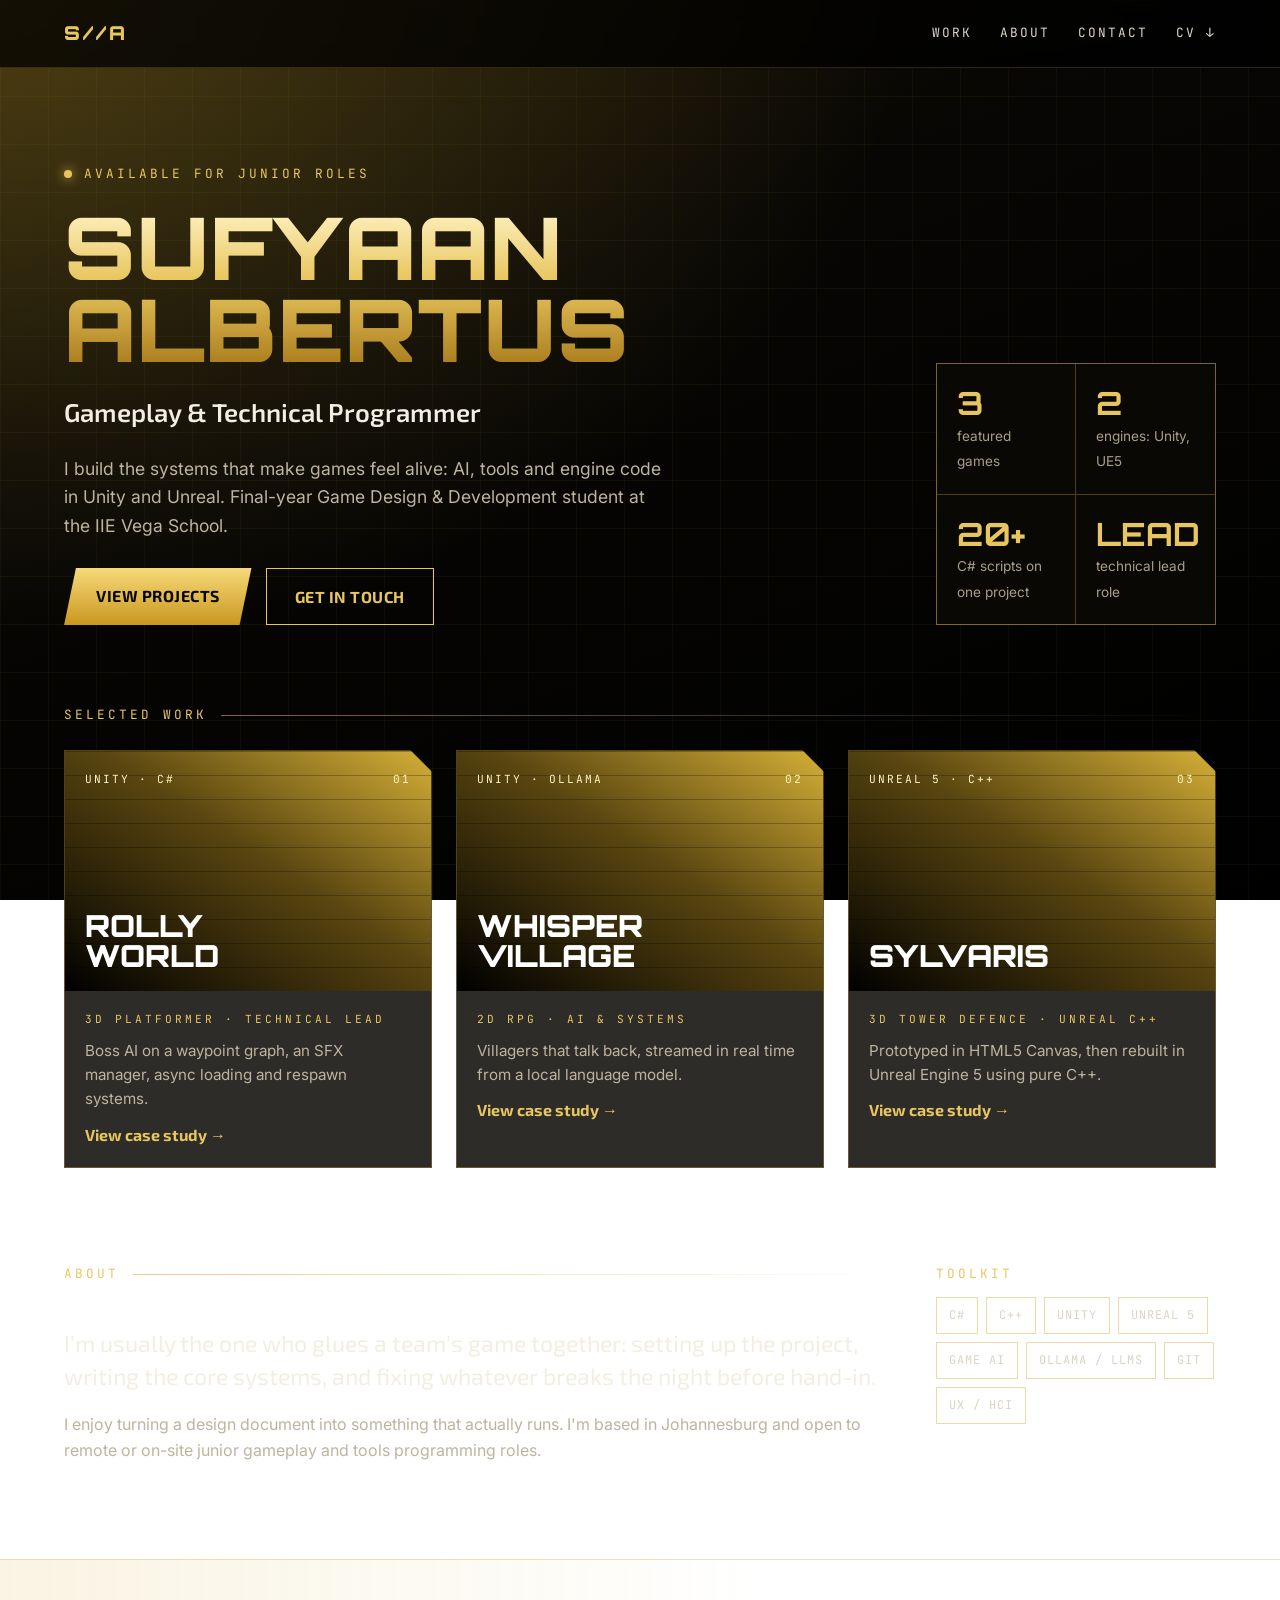
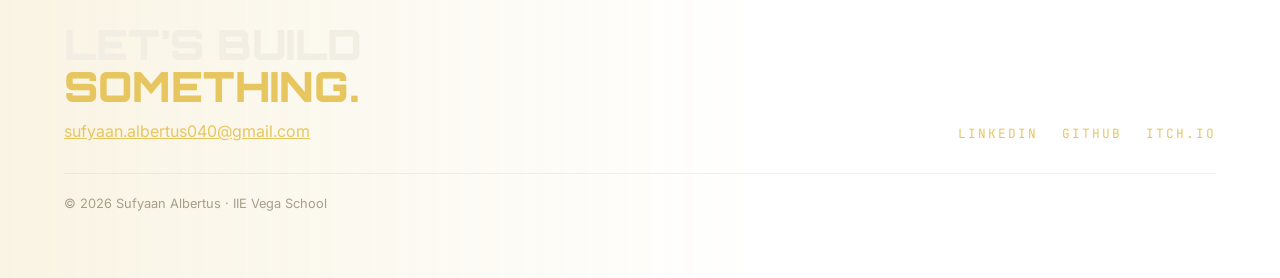
==== index.html @ aadb08d0 "Add files via upload" ====
<!doctype html>
<html lang="en">
<head>
  <meta charset="utf-8">
  <meta name="viewport" content="width=device-width, initial-scale=1">
  <title>Sufyaan Albertus | Gameplay &amp; Technical Programmer</title>
  <meta name="description" content="Portfolio of Sufyaan Albertus, a gameplay and technical programmer working in Unity and Unreal Engine. IIE Vega School, Game Design &amp; Development.">
  <!-- Social share preview (add assets/og-image.jpg, 1200x630) -->
  <meta property="og:title" content="Sufyaan Albertus | Gameplay &amp; Technical Programmer">
  <meta property="og:description" content="Game systems, AI and engine code in Unity and Unreal.">
  <meta property="og:image" content="assets/og-image.jpg">
  <link rel="icon" href="data:image/svg+xml,%3Csvg xmlns='http://www.w3.org/2000/svg' viewBox='0 0 32 32'%3E%3Crect width='32' height='32' fill='%23000'/%3E%3Ctext x='16' y='22' font-size='16' text-anchor='middle' fill='%23E8C65F' font-family='sans-serif' font-weight='900'%3ES%3C/text%3E%3C/svg%3E">
  <link rel="preconnect" href="https://fonts.googleapis.com">
  <link rel="preconnect" href="https://fonts.gstatic.com" crossorigin>
  <link rel="stylesheet" href="https://fonts.googleapis.com/css2?family=Orbitron:wght@700;900&family=Exo+2:wght@600;700&family=Inter:wght@400;500;600&family=JetBrains+Mono:wght@500&display=swap">
  <link rel="stylesheet" href="css/style.css">
</head>
<body>

<header class="site-header">
  <div class="wrap">
    <a class="logo" href="index.html" aria-label="Sufyaan Albertus, home">S//A</a>
    <button class="nav-toggle" aria-expanded="false" aria-controls="nav">MENU</button>
    <nav class="nav" id="nav">
      <a href="#work">WORK</a>
      <a href="#about">ABOUT</a>
      <a href="#contact">CONTACT</a>
      <!-- Put your CV in assets/ with this exact name -->
      <a href="assets/Sufyaan-Albertus-CV.pdf" target="_blank" rel="noopener">CV ↓</a>
    </nav>
  </div>
</header>

<main>
  <section class="hero">
    <div class="wrap">
      <div class="hero-main">
        <div class="status label"><span class="status-dot" aria-hidden="true"></span>Available for junior roles</div>
        <h1 class="gold-text">SUFYAAN<br>ALBERTUS</h1>
        <div class="role">Gameplay &amp; Technical Programmer</div>
        <p class="intro">I build the systems that make games feel alive: AI, tools and engine code in Unity and Unreal. Final-year Game Design &amp; Development student at the IIE Vega School.</p>
        <div class="hero-actions">
          <a class="btn btn-gold" href="#work">VIEW PROJECTS</a>
          <a class="btn btn-line" href="#contact">GET IN TOUCH</a>
        </div>
      </div>
      <div class="stats" aria-label="Quick facts">
        <div class="stat"><b>3</b><span>featured games</span></div>
        <div class="stat"><b>2</b><span>engines: Unity, UE5</span></div>
        <div class="stat"><b>20+</b><span>C# scripts on one project</span></div>
        <div class="stat"><b>LEAD</b><span>technical lead role</span></div>
      </div>
    </div>
  </section>

  <section class="section" id="work">
    <div class="wrap">
      <div class="section-head"><span class="label">Selected work</span></div>
      <div class="cards">

        <a class="card" href="projects/rolly-world.html">
          <div class="art">
            <!-- Replace with: <img src="assets/rolly-world/cover.webp" alt=""><div class="art-overlay"></div> -->
            <div class="art-top"><span>UNITY · C#</span><span>01</span></div>
            <div class="art-title">ROLLY<br>WORLD</div>
          </div>
          <div class="card-body">
            <span class="label" style="font-size:0.7rem">3D platformer · Technical Lead</span>
            <p>Boss AI on a waypoint graph, an SFX manager, async loading and respawn systems.</p>
            <span class="card-more">View case study →</span>
          </div>
        </a>

        <a class="card" href="projects/whisper-village.html">
          <div class="art">
            <div class="art-top"><span>UNITY · OLLAMA</span><span>02</span></div>
            <div class="art-title">WHISPER<br>VILLAGE</div>
          </div>
          <div class="card-body">
            <span class="label" style="font-size:0.7rem">2D RPG · AI &amp; systems</span>
            <p>Villagers that talk back, streamed in real time from a local language model.</p>
            <span class="card-more">View case study →</span>
          </div>
        </a>

        <a class="card" href="projects/sylvaris.html">
          <div class="art">
            <div class="art-top"><span>UNREAL 5 · C++</span><span>03</span></div>
            <div class="art-title">SYLVARIS</div>
          </div>
          <div class="card-body">
            <span class="label" style="font-size:0.7rem">3D tower defence · Unreal C++</span>
            <p>Prototyped in HTML5 Canvas, then rebuilt in Unreal Engine 5 using pure C++.</p>
            <span class="card-more">View case study →</span>
          </div>
        </a>

      </div>
    </div>
  </section>

  <section class="section" id="about">
    <div class="wrap about">
      <div class="about-text">
        <div class="section-head"><span class="label">About</span></div>
        <p class="lead">I'm usually the one who glues a team's game together: setting up the project, writing the core systems, and fixing whatever breaks the night before hand-in.</p>
        <p>I enjoy turning a design document into something that actually runs. I'm based in Johannesburg and open to remote or on-site junior gameplay and tools programming roles.</p>
      </div>
      <div class="toolkit">
        <span class="label">Toolkit</span>
        <ul class="chips">
          <li>C#</li><li>C++</li><li>UNITY</li><li>UNREAL 5</li><li>GAME AI</li><li>OLLAMA / LLMS</li><li>GIT</li><li>UX / HCI</li>
        </ul>
      </div>
    </div>
  </section>
</main>

<footer class="site-footer" id="contact">
  <div class="wrap">
    <div style="display:flex;flex-direction:column;gap:12px">
      <div class="footer-cta">LET'S BUILD<br><span>SOMETHING.</span></div>
      <a href="mailto:sufyaan.albertus040@gmail.com">sufyaan.albertus040@gmail.com</a>
    </div>
    <div class="footer-links">
      <!-- Replace # with your real profile links -->
      <a href="https://www.linkedin.com/in/YOUR-HANDLE" target="_blank" rel="noopener">LINKEDIN</a>
      <a href="https://github.com/YOUR-USERNAME" target="_blank" rel="noopener">GITHUB</a>
      <a href="https://YOUR-USERNAME.itch.io" target="_blank" rel="noopener">ITCH.IO</a>
    </div>
    <p class="copyright">© <span id="year">2026</span> Sufyaan Albertus · IIE Vega School</p>
  </div>
</footer>

<script src="js/main.js"></script>
</body>
</html>
---- css/style.css ----
/* ===== Sufyaan Albertus — Portfolio ===== */
:root {
  --gold-1: #FFF3C4;
  --gold-2: #E8C65F;
  --gold-3: #A87A1A;
  --gold-btn-top: #F7DA7A;
  --gold-btn-bot: #C9971F;
  --ink: #0A0804;
  --bg: #000000;
  --text: #F2EEE3;
  --text-2: #DCD5C4;
  --text-3: #A79E8A;
  --line: rgba(212, 175, 55, 0.35);
  --line-soft: rgba(212, 175, 55, 0.2);
  --max: 1200px;
  --display: "Orbitron", sans-serif;
  --head: "Exo 2", sans-serif;
  --body: "Inter", sans-serif;
  --mono: "JetBrains Mono", monospace;
}

* { box-sizing: border-box; }
html { scroll-behavior: smooth; }
body {
  margin: 0;
  color: var(--text);
  font-family: var(--body);
  line-height: 1.6;
  background:
    linear-gradient(rgba(212,175,55,0.05) 1px, transparent 1px) 0 0 / 48px 48px,
    linear-gradient(90deg, rgba(212,175,55,0.05) 1px, transparent 1px) 0 0 / 48px 48px,
    radial-gradient(ellipse at 0% 0%, rgba(212,175,55,0.28), rgba(212,175,55,0) 50%),
    linear-gradient(160deg, #1a1405 0%, #070604 35%, #000000 100%);
  background-attachment: fixed;
  min-height: 100vh;
}
img { max-width: 100%; display: block; }
a { color: var(--gold-2); }
a:hover { color: var(--gold-1); }
:focus-visible { outline: 2px solid var(--gold-2); outline-offset: 3px; }

.wrap { max-width: var(--max); margin: 0 auto; padding: 0 24px; }

/* ---- Text styles ---- */
.label {
  font-family: var(--mono);
  font-size: 0.8rem;
  letter-spacing: 3px;
  text-transform: uppercase;
  color: var(--gold-2);
}
.gold-text {
  background: linear-gradient(180deg, var(--gold-1) 0%, var(--gold-2) 45%, var(--gold-3) 100%);
  -webkit-background-clip: text;
  background-clip: text;
  color: transparent;
}
.section-head { display: flex; align-items: center; gap: 14px; margin-bottom: 24px; }
.section-head::after {
  content: ""; flex: 1; height: 1px;
  background: linear-gradient(to right, rgba(212,175,55,0.6), rgba(212,175,55,0));
}
h1, h2, h3 { margin: 0; }
h2 { font-family: var(--head); font-size: clamp(1.6rem, 3vw, 2.2rem); }
p { margin: 0; }

/* ---- Header ---- */
.site-header {
  position: sticky; top: 0; z-index: 10;
  background: rgba(0,0,0,0.75);
  backdrop-filter: blur(10px);
  border-bottom: 1px solid var(--line-soft);
}
.site-header .wrap { display: flex; align-items: center; justify-content: space-between; gap: 16px; padding-top: 18px; padding-bottom: 18px; }
.logo { font-family: var(--display); font-weight: 900; font-size: 1.2rem; letter-spacing: 3px; color: var(--gold-2); text-decoration: none; }
.nav { display: flex; align-items: center; gap: 28px; }
.nav a { font-family: var(--mono); font-size: 0.8rem; letter-spacing: 2px; color: var(--text-2); text-decoration: none; }
.nav a:hover { color: var(--gold-2); }
.nav-toggle {
  display: none; background: none; border: 1px solid var(--line); color: var(--gold-2);
  font-family: var(--mono); font-size: 0.8rem; letter-spacing: 2px; padding: 10px 14px; cursor: pointer;
}
@media (max-width: 720px) {
  .nav-toggle { display: block; }
  .nav { display: none; position: absolute; top: 100%; left: 0; right: 0; flex-direction: column; align-items: flex-start; gap: 0; background: #050403; border-bottom: 1px solid var(--line); }
  .nav.open { display: flex; }
  .nav a { width: 100%; padding: 16px 24px; border-top: 1px solid var(--line-soft); }
}

/* ---- Buttons ---- */
.btn {
  display: inline-block; text-decoration: none; font-family: var(--head); font-weight: 700;
  font-size: 1rem; padding: 15px 28px; letter-spacing: 0.5px; transition: transform .15s ease, box-shadow .15s ease;
}
.btn:hover { transform: translateY(-2px); }
.btn-gold {
  color: var(--ink); background: linear-gradient(180deg, var(--gold-btn-top), var(--gold-btn-bot));
  clip-path: polygon(12px 0, 100% 0, calc(100% - 12px) 100%, 0 100%);
  padding-left: 32px; padding-right: 32px;
}
.btn-gold:hover { color: var(--ink); box-shadow: 0 0 30px rgba(212,175,55,0.5); }
.btn-line { color: var(--gold-2); border: 1px solid var(--gold-2); }
.btn-line:hover { background: rgba(212,175,55,0.1); }

/* ---- Hero ---- */
.hero { padding: 96px 0 80px; }
.hero .wrap { display: flex; flex-wrap: wrap; gap: 48px; align-items: flex-end; }
.hero-main { flex: 999 1 520px; min-width: 0; display: flex; flex-direction: column; gap: 22px; }
.status { display: flex; align-items: center; gap: 12px; }
.status-dot { width: 8px; height: 8px; border-radius: 99px; background: var(--gold-2); box-shadow: 0 0 12px var(--gold-2); animation: pulse 2s infinite; }
@keyframes pulse { 50% { opacity: 0.35; } }
.hero h1 { font-family: var(--display); font-weight: 900; font-size: clamp(2.6rem, 8vw, 5.4rem); line-height: 0.95; letter-spacing: 1px; }
.hero .role { font-family: var(--head); font-size: clamp(1.2rem, 2.5vw, 1.6rem); font-weight: 600; }
.hero .intro { font-size: 1.1rem; color: #BDB4A0; max-width: 600px; }
.hero-actions { display: flex; flex-wrap: wrap; gap: 14px; margin-top: 6px; }
.stats {
  flex: 1 1 280px; display: grid; grid-template-columns: repeat(2, minmax(0, 1fr));
  gap: 1px; background: var(--line); border: 1px solid var(--line);
}
.stat { background: var(--ink); padding: 20px; }
.stat b { display: block; font-family: var(--display); font-size: 2rem; color: var(--gold-2); line-height: 1.2; }
.stat span { font-size: 0.85rem; color: var(--text-3); }

/* ---- Project cards ---- */
.section { padding: 0 0 96px; }
.cards { display: grid; grid-template-columns: repeat(auto-fit, minmax(290px, 1fr)); gap: 24px; }
.card {
  text-decoration: none; color: var(--text); display: flex; flex-direction: column;
  border: 1px solid var(--line); background: rgba(10,8,4,0.85);
  clip-path: polygon(0 0, calc(100% - 22px) 0, 100% 22px, 100% 100%, 0 100%);
  transition: transform .2s ease, border-color .2s ease;
}
.card:hover { transform: translateY(-4px); border-color: var(--gold-2); color: var(--text); }
.art {
  position: relative; height: 240px; padding: 20px; display: flex; flex-direction: column; justify-content: space-between;
  background:
    linear-gradient(rgba(0,0,0,0.25) 1px, transparent 1px) 0 0 / 24px 24px,
    linear-gradient(to bottom left, #D4AF37 0%, #5a4610 45%, #000000 100%);
  overflow: hidden;
}
.art img { position: absolute; inset: 0; width: 100%; height: 100%; object-fit: cover; }
.art img + .art-overlay { position: absolute; inset: 0; background: linear-gradient(to top, rgba(0,0,0,0.85), rgba(0,0,0,0) 60%); }
.art .art-top, .art .art-title { position: relative; z-index: 1; }
.art-top { display: flex; justify-content: space-between; font-family: var(--mono); font-size: 0.7rem; letter-spacing: 2px; color: var(--gold-1); }
.art-title { font-family: var(--display); font-weight: 900; font-size: 1.9rem; line-height: 1; color: #fff; }
.card-body { padding: 20px; display: flex; flex-direction: column; gap: 10px; }
.card-body p { font-size: 0.95rem; color: #BDB4A0; }
.card-more { font-family: var(--head); font-weight: 700; color: var(--gold-2); }

/* ---- About ---- */
.about { display: flex; flex-wrap: wrap; gap: 40px; }
.about-text { flex: 999 1 420px; min-width: 0; display: flex; flex-direction: column; gap: 18px; }
.about-text .lead { font-family: var(--head); font-size: 1.45rem; line-height: 1.45; }
.about-text p:not(.lead) { color: #BDB4A0; }
.toolkit { flex: 1 1 280px; display: flex; flex-direction: column; gap: 12px; }
.chips { display: flex; flex-wrap: wrap; gap: 8px; list-style: none; margin: 0; padding: 0; }
.chips li { font-family: var(--mono); font-size: 0.75rem; letter-spacing: 1px; border: 1px solid rgba(212,175,55,0.45); padding: 8px 12px; color: var(--text-2); }

/* ---- Footer / contact ---- */
.site-footer { border-top: 1px solid var(--line); background: linear-gradient(to right, rgba(212,175,55,0.14), rgba(0,0,0,0) 60%); }
.site-footer .wrap { padding-top: 64px; padding-bottom: 64px; display: flex; flex-wrap: wrap; gap: 28px; justify-content: space-between; align-items: flex-end; }
.footer-cta { font-family: var(--display); font-weight: 900; font-size: clamp(1.6rem, 4vw, 2.6rem); line-height: 1; }
.footer-cta span { color: var(--gold-2); }
.footer-links { display: flex; flex-wrap: wrap; gap: 24px; }
.footer-links a { font-family: var(--mono); font-size: 0.8rem; letter-spacing: 2px; text-decoration: none; }
.copyright { width: 100%; font-size: 0.8rem; color: var(--text-3); border-top: 1px solid var(--line-soft); padding-top: 20px; }

/* ===== Project page ===== */
.p-hero { padding: 56px 0 64px; }
.p-hero .wrap { display: flex; flex-wrap: wrap; gap: 48px; align-items: center; }
.poster {
  flex: 1 1 300px; max-width: 400px; aspect-ratio: 2 / 3; padding: 26px; position: relative; overflow: hidden;
  display: flex; flex-direction: column; justify-content: space-between;
  border: 1px solid var(--gold-2); box-shadow: 0 0 60px rgba(212,175,55,0.25);
  background:
    linear-gradient(rgba(0,0,0,0.25) 1px, transparent 1px) 0 0 / 24px 24px,
    linear-gradient(to bottom left, #D4AF37 0%, #5a4610 42%, #000000 100%);
}
.poster img { position: absolute; inset: 0; width: 100%; height: 100%; object-fit: cover; }
.poster > div { position: relative; z-index: 1; }
.poster-title { font-family: var(--display); font-weight: 900; font-size: 2.6rem; line-height: 0.95; color: #fff; }
.poster-credits { border-top: 1px solid var(--gold-2); padding-top: 12px; margin-top: 12px; font-size: 0.8rem; color: var(--text-2); letter-spacing: 1px; }
.p-intro { flex: 999 1 460px; min-width: 0; display: flex; flex-direction: column; gap: 22px; }
.p-intro h1 { font-family: var(--display); font-weight: 900; font-size: clamp(2.2rem, 6vw, 4.2rem); line-height: 0.95; }
.synopsis { border-left: 2px solid var(--gold-2); padding-left: 18px; display: flex; flex-direction: column; gap: 8px; }
.synopsis p { font-family: var(--head); font-size: 1.25rem; line-height: 1.5; }
.links { display: grid; grid-template-columns: repeat(auto-fit, minmax(220px, 1fr)); gap: 14px; }
.link-tile { display: flex; flex-direction: column; gap: 4px; padding: 18px 20px; text-decoration: none; }
.link-tile b { font-family: var(--head); font-size: 1.1rem; }
.link-tile.primary { color: var(--ink); background: linear-gradient(180deg, var(--gold-btn-top), var(--gold-btn-bot)); clip-path: polygon(0 0, calc(100% - 14px) 0, 100% 14px, 100% 100%, 0 100%); }
.link-tile.primary .label { color: var(--ink); }
.link-tile.primary:hover { color: var(--ink); box-shadow: 0 0 30px rgba(212,175,55,0.5); }
.link-tile.secondary { color: var(--text); border: 1px solid var(--gold-2); }
.link-tile.secondary:hover { background: rgba(212,175,55,0.1); color: var(--text); }

.info-grid { display: grid; grid-template-columns: repeat(auto-fit, minmax(290px, 1fr)); gap: 1px; background: var(--line); border: 1px solid var(--line); }
.info-grid > div { background: var(--ink); padding: 28px; display: flex; flex-direction: column; gap: 12px; }
.info-grid p { color: var(--text-2); }

.video { position: relative; aspect-ratio: 16 / 9; border: 1px solid var(--line); background: #000; }
.video iframe { position: absolute; inset: 0; width: 100%; height: 100%; border: 0; }
.video-placeholder { position: absolute; inset: 0; display: flex; align-items: center; justify-content: center; text-align: center; padding: 20px; font-family: var(--mono); font-size: 0.85rem; color: var(--text-3); }

.process { display: grid; grid-template-columns: repeat(auto-fit, minmax(230px, 1fr)); gap: 16px; }
.process figure { margin: 0; display: flex; flex-direction: column; gap: 10px; }
.shot {
  aspect-ratio: 4 / 3; border: 1px solid rgba(212,175,55,0.3);
  background: linear-gradient(160deg, rgba(212,175,55,0.12), rgba(0,0,0,0.8));
  display: flex; align-items: center; justify-content: center; font-family: var(--mono); font-size: 0.75rem; color: var(--text-3); overflow: hidden;
}
.shot img { width: 100%; height: 100%; object-fit: cover; }
.process figcaption { display: flex; gap: 10px; font-size: 0.95rem; color: var(--text-2); }
.process figcaption b { font-family: var(--display); color: var(--gold-2); }
.code {
  margin: 20px 0 0; background: #000; border: 1px solid var(--line); border-left: 3px solid var(--gold-2);
  padding: 22px; font-family: var(--mono); font-size: 0.85rem; line-height: 1.7; color: var(--text-2); overflow-x: auto;
}
.code .c { color: #8F8672; }
.built { list-style: none; margin: 0; padding: 0; display: grid; grid-template-columns: repeat(auto-fit, minmax(220px, 1fr)); gap: 8px 20px; }
.built li::before { content: "▸ "; color: var(--gold-2); }
.built li { color: var(--text-2); }
.pager { display: flex; flex-wrap: wrap; justify-content: space-between; gap: 16px; border-top: 1px solid var(--line); padding-top: 26px; margin-top: 40px; }
.pager a { font-family: var(--mono); font-size: 0.8rem; letter-spacing: 2px; text-decoration: none; }

@media (prefers-reduced-motion: reduce) {
  *, *::before, *::after { animation: none !important; transition: none !important; scroll-behavior: auto !important; }
}
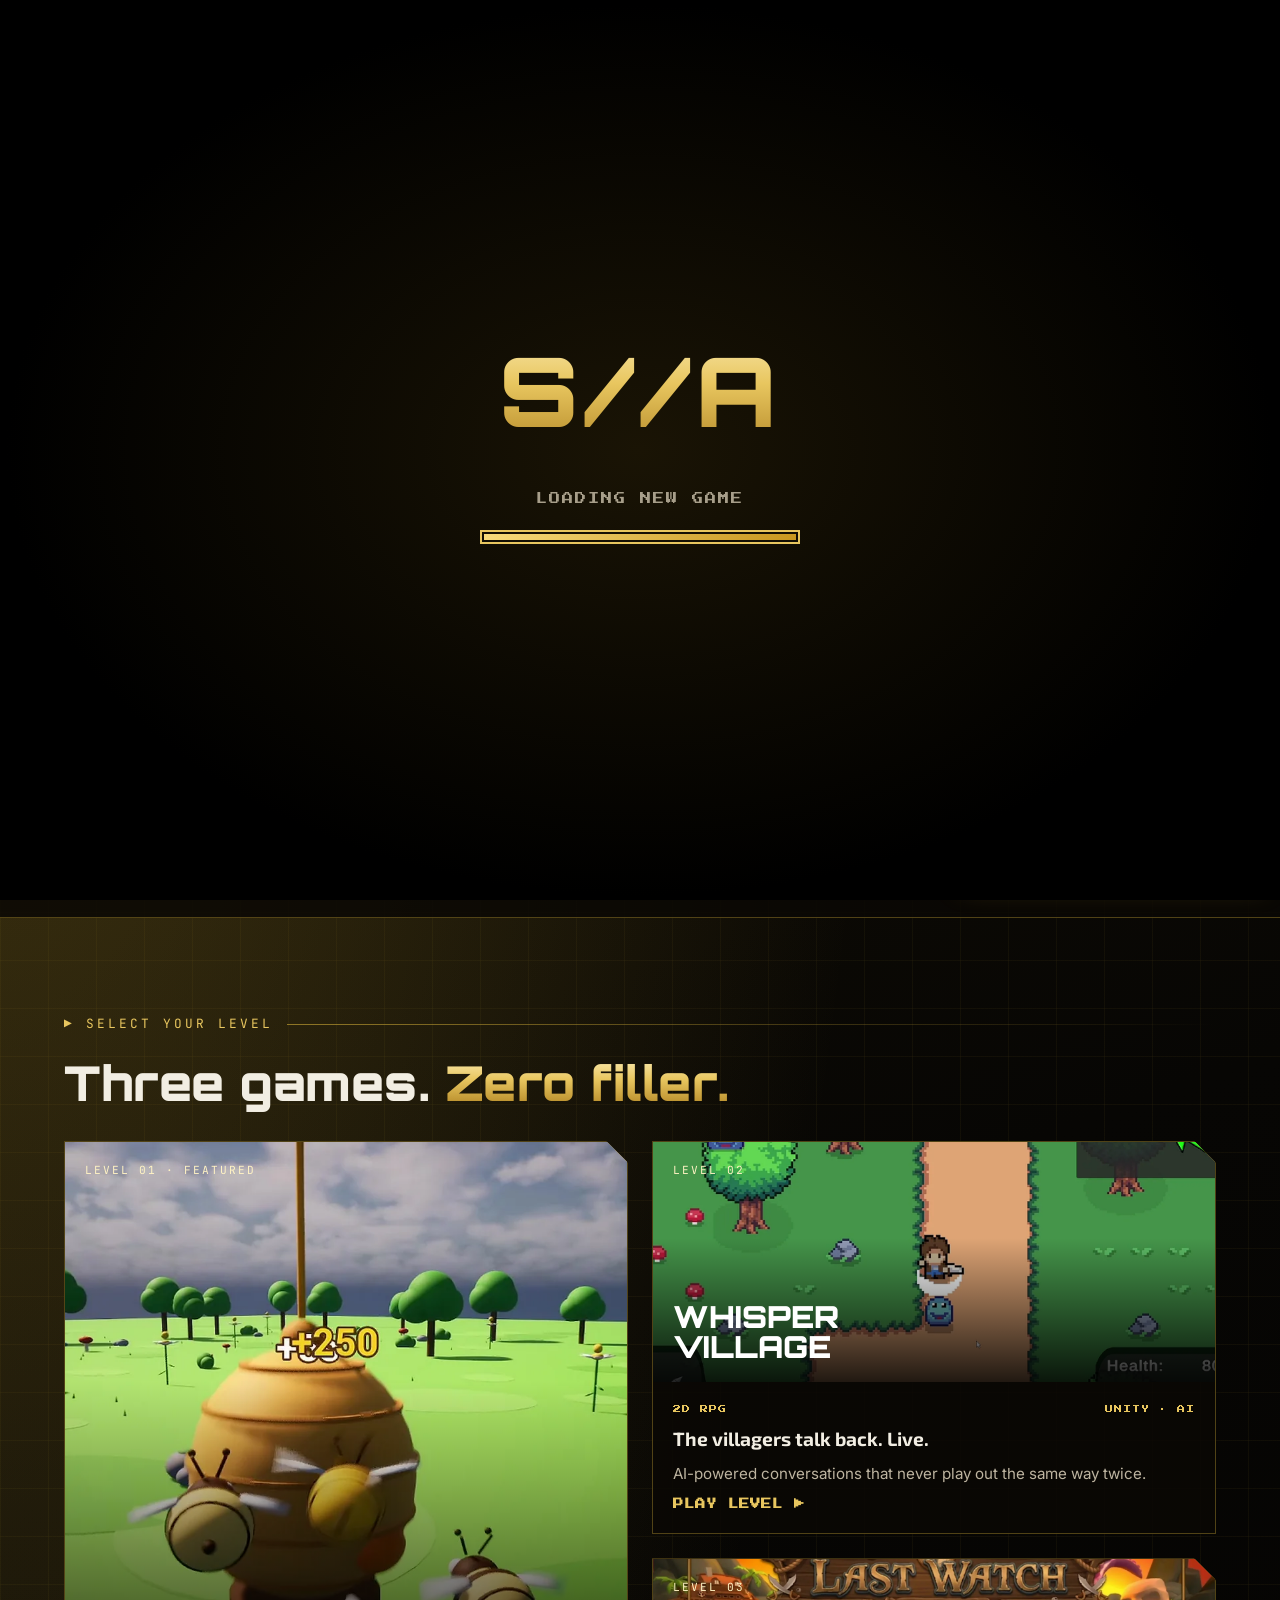
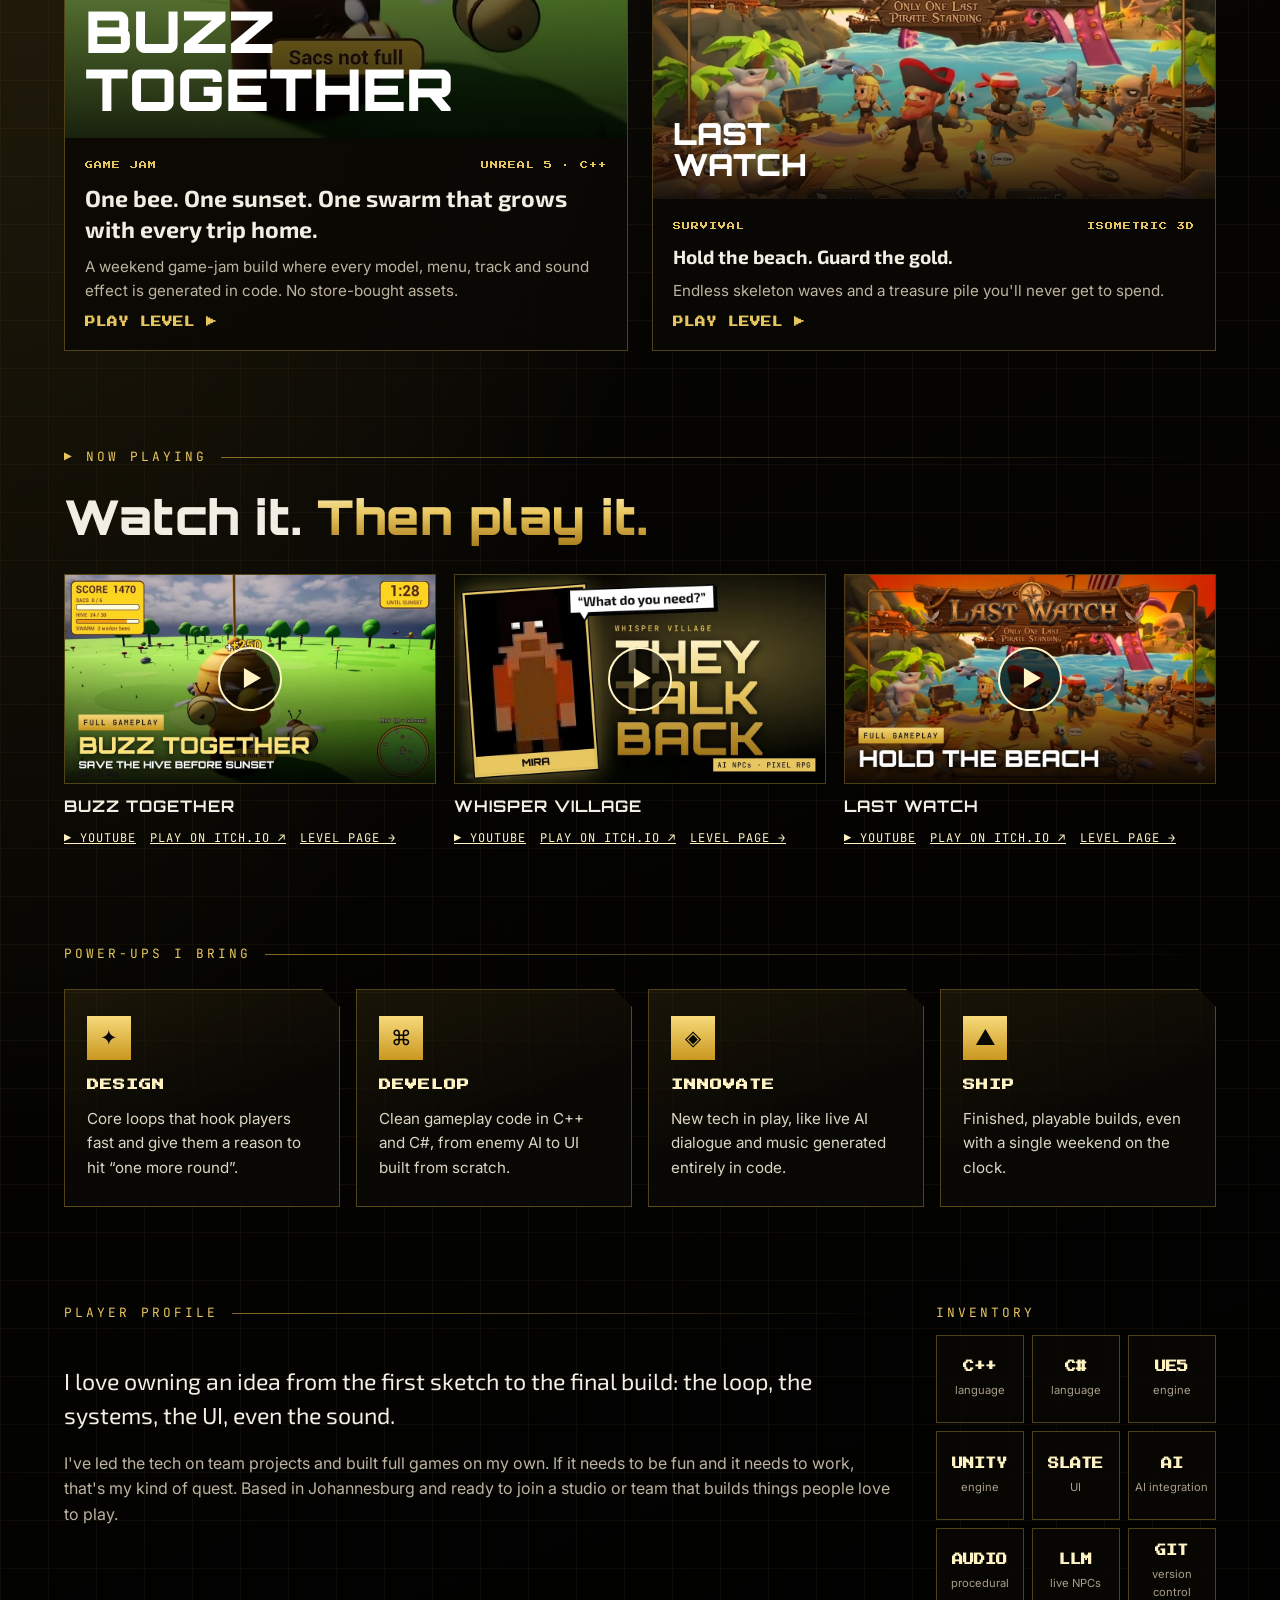
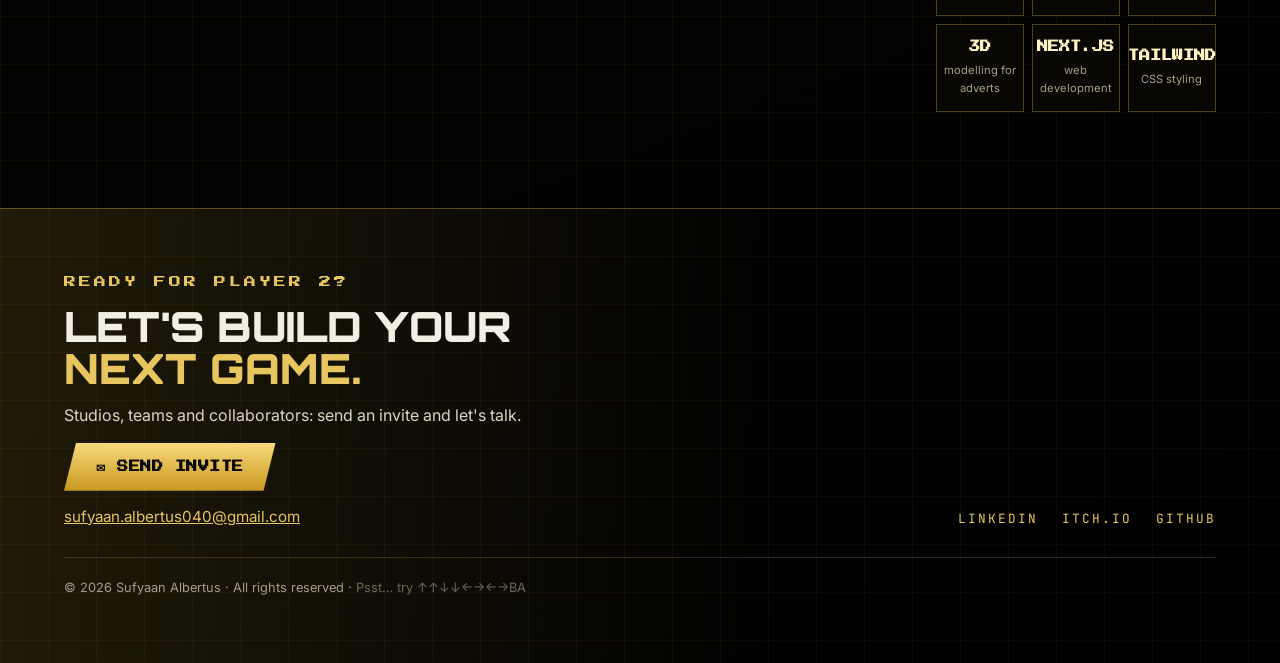
==== commit 06addce2: "update" ====
--- a/index.html
+++ b/index.html
@@ -3,95 +3,138 @@
 <head>
   <meta charset="utf-8">
   <meta name="viewport" content="width=device-width, initial-scale=1">
-  <title>Sufyaan Albertus | Gameplay &amp; Technical Programmer</title>
-  <meta name="description" content="Portfolio of Sufyaan Albertus, a gameplay and technical programmer working in Unity and Unreal Engine. IIE Vega School, Game Design &amp; Development.">
-  <!-- Social share preview (add assets/og-image.jpg, 1200x630) -->
-  <meta property="og:title" content="Sufyaan Albertus | Gameplay &amp; Technical Programmer">
-  <meta property="og:description" content="Game systems, AI and engine code in Unity and Unreal.">
-  <meta property="og:image" content="assets/og-image.jpg">
+  <title>Sufyaan Albertus | Game Designer &amp; Developer</title>
+  <meta name="description" content="Sufyaan Albertus designs games people want to play and builds the software that runs them. Unity, Unreal Engine 5, C++ and C#.">
+  <meta property="og:title" content="Sufyaan Albertus | Game Designer &amp; Developer">
+  <meta property="og:description" content="Press start. Games designed to hook you, built to run.">
+  <meta property="og:image" content="https://sufyaanalbertus.github.io/assets/og-image.jpg">
+  <meta property="og:url" content="https://sufyaanalbertus.github.io/">
+  <meta name="twitter:card" content="summary_large_image">
   <link rel="icon" href="data:image/svg+xml,%3Csvg xmlns='http://www.w3.org/2000/svg' viewBox='0 0 32 32'%3E%3Crect width='32' height='32' fill='%23000'/%3E%3Ctext x='16' y='22' font-size='16' text-anchor='middle' fill='%23E8C65F' font-family='sans-serif' font-weight='900'%3ES%3C/text%3E%3C/svg%3E">
   <link rel="preconnect" href="https://fonts.googleapis.com">
   <link rel="preconnect" href="https://fonts.gstatic.com" crossorigin>
-  <link rel="stylesheet" href="https://fonts.googleapis.com/css2?family=Orbitron:wght@700;900&family=Exo+2:wght@600;700&family=Inter:wght@400;500;600&family=JetBrains+Mono:wght@500&display=swap">
+  <link rel="stylesheet" href="https://fonts.googleapis.com/css2?family=Orbitron:wght@700;900&family=Exo+2:wght@600;700&family=Inter:wght@400;500;600&family=JetBrains+Mono:wght@500&family=Press+Start+2P&display=swap">
   <link rel="stylesheet" href="css/style.css">
 </head>
-<body>
+<body class="home">
+
+<div class="boot" id="boot" aria-hidden="true">
+  <div class="boot-inner">
+    <div class="boot-logo gold-text">S//A</div>
+    <div class="boot-label">LOADING NEW GAME</div>
+    <div class="boot-bar"><span></span></div>
+    <div class="boot-start">PRESS ANY KEY</div>
+  </div>
+</div>
+
+<a class="skip" href="#work">Skip to games</a>
 
 <header class="site-header">
   <div class="wrap">
     <a class="logo" href="index.html" aria-label="Sufyaan Albertus, home">S//A</a>
     <button class="nav-toggle" aria-expanded="false" aria-controls="nav">MENU</button>
     <nav class="nav" id="nav">
-      <a href="#work">WORK</a>
-      <a href="#about">ABOUT</a>
-      <a href="#contact">CONTACT</a>
-      <!-- Put your CV in assets/ with this exact name -->
+      <a href="#work">GAMES</a>
+      <a href="#watch">WATCH</a>
+      <a href="#powers">POWER-UPS</a>
+      <a href="#about">PLAYER</a>
+      <a href="#contact">CO-OP</a>
       <a href="assets/Sufyaan-Albertus-CV.pdf" target="_blank" rel="noopener">CV ↓</a>
+      <button class="sfx-toggle" type="button" aria-pressed="false" title="Turn sound effects on or off">SFX: OFF</button>
     </nav>
   </div>
 </header>
 
 <main>
+  <!-- TITLE SCREEN -->
   <section class="hero">
     <div class="wrap">
       <div class="hero-main">
-        <div class="status label"><span class="status-dot" aria-hidden="true"></span>Available for junior roles</div>
+        <div class="status label"><span class="status-dot" aria-hidden="true"></span>PLAYER 1 · READY · AVAILABLE FOR HIRE</div>
         <h1 class="gold-text">SUFYAAN<br>ALBERTUS</h1>
-        <div class="role">Gameplay &amp; Technical Programmer</div>
-        <p class="intro">I build the systems that make games feel alive: AI, tools and engine code in Unity and Unreal. Final-year Game Design &amp; Development student at the IIE Vega School.</p>
+        <div class="role">Game Designer · Game &amp; Software Developer</div>
+        <p class="intro">I design games that grab you in the first minute, and I write the code that makes them run. A bee swarm racing the sunset. Villagers who talk back with live AI. A beach you'll never stop defending. <strong>Pick a level.</strong></p>
         <div class="hero-actions">
-          <a class="btn btn-gold" href="#work">VIEW PROJECTS</a>
-          <a class="btn btn-line" href="#contact">GET IN TOUCH</a>
-        </div>
-      </div>
-      <div class="stats" aria-label="Quick facts">
-        <div class="stat"><b>3</b><span>featured games</span></div>
-        <div class="stat"><b>2</b><span>engines: Unity, UE5</span></div>
-        <div class="stat"><b>20+</b><span>C# scripts on one project</span></div>
-        <div class="stat"><b>LEAD</b><span>technical lead role</span></div>
-      </div>
-    </div>
-  </section>
-
+          <a class="btn btn-gold press-start" href="#work">▶ PRESS START</a>
+          <a class="btn btn-line" href="#contact">HIRE ME</a>
+        </div>
+      </div>
+
+      <aside class="char-card" aria-label="Player card">
+        <div class="char-portrait">
+          <img src="assets/headshot.jpg" alt="Sufyaan Albertus" width="640" height="800">
+          <span class="char-badge">P1</span>
+        </div>
+        <dl class="char-stats">
+          <div><dt>CLASS</dt><dd>Designer / Developer</dd></div>
+          <div><dt>SPECIALTY</dt><dd>Gameplay · AI · UI</dd></div>
+          <div><dt>BASE</dt><dd>Johannesburg, ZA</dd></div>
+          <div><dt>STATUS</dt><dd class="online">● Open to work</dd></div>
+        </dl>
+        <div class="char-progress">
+          <span class="label">LEVELS CLEARED</span>
+          <span class="cleared-count">0 / 3</span>
+          <div class="xp"><span class="xp-fill"></span></div>
+          <small>Play all three to hit 100%.</small>
+        </div>
+      </aside>
+    </div>
+  </section>
+
+  <!-- SKILL TICKER -->
+  <div class="ticker" aria-hidden="true">
+    <div class="ticker-track">
+      <span>UNREAL ENGINE 5</span><b>◆</b><span>UNITY</span><b>◆</b><span>C++</span><b>◆</b><span>C#</span><b>◆</b><span>GAME DESIGN</span><b>◆</b><span>GAME AI</span><b>◆</b><span>LLM NPCs</span><b>◆</b><span>SLATE UI</span><b>◆</b><span>PROCEDURAL AUDIO</span><b>◆</b><span>SOFTWARE DEVELOPMENT</span><b>◆</b><span>3D MODELLING</span><b>◆</b><span>NEXT.JS</span><b>◆</b><span>TAILWIND CSS</span><b>◆</b>
+      <span>UNREAL ENGINE 5</span><b>◆</b><span>UNITY</span><b>◆</b><span>C++</span><b>◆</b><span>C#</span><b>◆</b><span>GAME DESIGN</span><b>◆</b><span>GAME AI</span><b>◆</b><span>LLM NPCs</span><b>◆</b><span>SLATE UI</span><b>◆</b><span>PROCEDURAL AUDIO</span><b>◆</b><span>SOFTWARE DEVELOPMENT</span><b>◆</b><span>3D MODELLING</span><b>◆</b><span>NEXT.JS</span><b>◆</b><span>TAILWIND CSS</span><b>◆</b>
+    </div>
+  </div>
+
+  <!-- GAMES -->
   <section class="section" id="work">
     <div class="wrap">
-      <div class="section-head"><span class="label">Selected work</span></div>
-      <div class="cards">
-
-        <a class="card" href="projects/rolly-world.html">
+      <div class="section-head"><span class="label">▶ Select your level</span></div>
+      <h2 class="big-h2">Three games. <span class="gold-text">Zero filler.</span></h2>
+      <div class="cards cards-featured">
+
+        <a class="card card-hero" href="projects/buzz-together.html" data-level="buzz-together">
           <div class="art">
-            <!-- Replace with: <img src="assets/rolly-world/cover.webp" alt=""><div class="art-overlay"></div> -->
-            <div class="art-top"><span>UNITY · C#</span><span>01</span></div>
-            <div class="art-title">ROLLY<br>WORLD</div>
+            <img src="assets/buzz-together/cover.webp" alt="" width="1600" height="900"><div class="art-overlay"></div>
+            <div class="art-top"><span>LEVEL 01 · FEATURED</span><span class="cleared-badge">✓ CLEARED</span></div>
+            <div class="art-title">BUZZ<br>TOGETHER</div>
           </div>
           <div class="card-body">
-            <span class="label" style="font-size:0.7rem">3D platformer · Technical Lead</span>
-            <p>Boss AI on a waypoint graph, an SFX manager, async loading and respawn systems.</p>
-            <span class="card-more">View case study →</span>
+            <div class="card-meta"><span>GAME JAM</span><span>UNREAL 5 · C++</span></div>
+            <p class="hook">One bee. One sunset. One swarm that grows with every trip home.</p>
+            <p>A weekend game-jam build where every model, menu, track and sound effect is generated in code. No store-bought assets.</p>
+            <span class="card-more">PLAY LEVEL ▶</span>
           </div>
         </a>
 
-        <a class="card" href="projects/whisper-village.html">
+        <a class="card" href="projects/whisper-village.html" data-level="whisper-village">
           <div class="art">
-            <div class="art-top"><span>UNITY · OLLAMA</span><span>02</span></div>
+            <img src="assets/whisper-village/card.webp" alt="" width="1600" height="900"><div class="art-overlay"></div>
+            <div class="art-top"><span>LEVEL 02</span><span class="cleared-badge">✓ CLEARED</span></div>
             <div class="art-title">WHISPER<br>VILLAGE</div>
           </div>
           <div class="card-body">
-            <span class="label" style="font-size:0.7rem">2D RPG · AI &amp; systems</span>
-            <p>Villagers that talk back, streamed in real time from a local language model.</p>
-            <span class="card-more">View case study →</span>
+            <div class="card-meta"><span>2D RPG</span><span>UNITY · AI</span></div>
+            <p class="hook">The villagers talk back. Live.</p>
+            <p>AI-powered conversations that never play out the same way twice.</p>
+            <span class="card-more">PLAY LEVEL ▶</span>
           </div>
         </a>
 
-        <a class="card" href="projects/sylvaris.html">
+        <a class="card" href="projects/last-watch.html" data-level="last-watch">
           <div class="art">
-            <div class="art-top"><span>UNREAL 5 · C++</span><span>03</span></div>
-            <div class="art-title">SYLVARIS</div>
+            <img src="assets/last-watch/cover.webp" alt="" width="1600" height="900"><div class="art-overlay"></div>
+            <div class="art-top"><span>LEVEL 03</span><span class="cleared-badge">✓ CLEARED</span></div>
+            <div class="art-title">LAST<br>WATCH</div>
           </div>
           <div class="card-body">
-            <span class="label" style="font-size:0.7rem">3D tower defence · Unreal C++</span>
-            <p>Prototyped in HTML5 Canvas, then rebuilt in Unreal Engine 5 using pure C++.</p>
-            <span class="card-more">View case study →</span>
+            <div class="card-meta"><span>SURVIVAL</span><span>ISOMETRIC 3D</span></div>
+            <p class="hook">Hold the beach. Guard the gold.</p>
+            <p>Endless skeleton waves and a treasure pile you'll never get to spend.</p>
+            <span class="card-more">PLAY LEVEL ▶</span>
           </div>
         </a>
 
@@ -99,39 +142,109 @@
     </div>
   </section>
 
+  <!-- NOW PLAYING -->
+  <section class="section" id="watch">
+    <div class="wrap">
+      <div class="section-head"><span class="label">▶ Now playing</span></div>
+      <h2 class="big-h2">Watch it. <span class="gold-text">Then play it.</span></h2>
+      <div class="reels">
+        <div class="reel">
+          <a class="reel-thumb" href="https://youtu.be/Wa3_inxNxXE" target="_blank" rel="noopener" aria-label="Watch Buzz Together on YouTube"><img src="assets/buzz-together/yt-thumb.webp" alt="" width="960" height="540" loading="lazy"><span class="reel-play" aria-hidden="true">▶</span></a>
+          <b>BUZZ TOGETHER</b>
+          <div class="reel-links"><a href="https://youtu.be/Wa3_inxNxXE" target="_blank" rel="noopener">▶ YOUTUBE</a><a href="https://sufyaan-albertus.itch.io/buzz-together" target="_blank" rel="noopener">PLAY ON ITCH.IO ↗</a><a href="projects/buzz-together.html">LEVEL PAGE →</a></div>
+        </div>
+        <div class="reel">
+          <a class="reel-thumb" href="https://youtu.be/ArffidCrWk4" target="_blank" rel="noopener" aria-label="Watch Whisper Village on YouTube"><img src="assets/whisper-village/yt-thumb.webp" alt="" width="960" height="540" loading="lazy"><span class="reel-play" aria-hidden="true">▶</span></a>
+          <b>WHISPER VILLAGE</b>
+          <div class="reel-links"><a href="https://youtu.be/ArffidCrWk4" target="_blank" rel="noopener">▶ YOUTUBE</a><a href="https://sufyaan-albertus.itch.io/whisper-village" target="_blank" rel="noopener">PLAY ON ITCH.IO ↗</a><a href="projects/whisper-village.html">LEVEL PAGE →</a></div>
+        </div>
+        <div class="reel">
+          <a class="reel-thumb" href="https://youtu.be/nda8C_ZiPSg" target="_blank" rel="noopener" aria-label="Watch Last Watch on YouTube"><img src="assets/last-watch/yt-thumb.webp" alt="" width="960" height="540" loading="lazy"><span class="reel-play" aria-hidden="true">▶</span></a>
+          <b>LAST WATCH</b>
+          <div class="reel-links"><a href="https://youtu.be/nda8C_ZiPSg" target="_blank" rel="noopener">▶ YOUTUBE</a><a href="https://sufyaan-albertus.itch.io/last-watch" target="_blank" rel="noopener">PLAY ON ITCH.IO ↗</a><a href="projects/last-watch.html">LEVEL PAGE →</a></div>
+        </div>
+      </div>
+    </div>
+  </section>
+
+  <!-- POWER-UPS -->
+  <section class="section" id="powers">
+    <div class="wrap">
+      <div class="section-head"><span class="label">Power-ups I bring</span></div>
+      <div class="powers">
+        <div class="power">
+          <span class="power-icon" aria-hidden="true">✦</span>
+          <h3>DESIGN</h3>
+          <p>Core loops that hook players fast and give them a reason to hit “one more round”.</p>
+        </div>
+        <div class="power">
+          <span class="power-icon" aria-hidden="true">⌘</span>
+          <h3>DEVELOP</h3>
+          <p>Clean gameplay code in C++ and C#, from enemy AI to UI built from scratch.</p>
+        </div>
+        <div class="power">
+          <span class="power-icon" aria-hidden="true">◈</span>
+          <h3>INNOVATE</h3>
+          <p>New tech in play, like live AI dialogue and music generated entirely in code.</p>
+        </div>
+        <div class="power">
+          <span class="power-icon" aria-hidden="true">▲</span>
+          <h3>SHIP</h3>
+          <p>Finished, playable builds, even with a single weekend on the clock.</p>
+        </div>
+      </div>
+    </div>
+  </section>
+
+  <!-- PLAYER PROFILE -->
   <section class="section" id="about">
     <div class="wrap about">
       <div class="about-text">
-        <div class="section-head"><span class="label">About</span></div>
-        <p class="lead">I'm usually the one who glues a team's game together: setting up the project, writing the core systems, and fixing whatever breaks the night before hand-in.</p>
-        <p>I enjoy turning a design document into something that actually runs. I'm based in Johannesburg and open to remote or on-site junior gameplay and tools programming roles.</p>
+        <div class="section-head"><span class="label">Player profile</span></div>
+        <p class="lead">I love owning an idea from the first sketch to the final build: the loop, the systems, the UI, even the sound.</p>
+        <p>I've led the tech on team projects and built full games on my own. If it needs to be fun and it needs to work, that's my kind of quest. Based in Johannesburg and ready to join a studio or team that builds things people love to play.</p>
       </div>
       <div class="toolkit">
-        <span class="label">Toolkit</span>
-        <ul class="chips">
-          <li>C#</li><li>C++</li><li>UNITY</li><li>UNREAL 5</li><li>GAME AI</li><li>OLLAMA / LLMS</li><li>GIT</li><li>UX / HCI</li>
+        <span class="label">Inventory</span>
+        <ul class="inventory">
+          <li><b>C++</b><span>language</span></li>
+          <li><b>C#</b><span>language</span></li>
+          <li><b>UE5</b><span>engine</span></li>
+          <li><b>UNITY</b><span>engine</span></li>
+          <li><b>SLATE</b><span>UI</span></li>
+          <li><b>AI</b><span>AI integration</span></li>
+          <li><b>AUDIO</b><span>procedural</span></li>
+          <li><b>LLM</b><span>live NPCs</span></li>
+          <li><b>GIT</b><span>version control</span></li>
+          <li><b>3D</b><span>modelling for adverts</span></li>
+          <li><b>NEXT.JS</b><span>web development</span></li>
+          <li><b>TAILWIND</b><span>CSS styling</span></li>
         </ul>
       </div>
     </div>
   </section>
 </main>
 
+<!-- CONTINUE SCREEN -->
 <footer class="site-footer" id="contact">
   <div class="wrap">
-    <div style="display:flex;flex-direction:column;gap:12px">
-      <div class="footer-cta">LET'S BUILD<br><span>SOMETHING.</span></div>
-      <a href="mailto:sufyaan.albertus040@gmail.com">sufyaan.albertus040@gmail.com</a>
+    <div class="continue">
+      <div class="label">READY FOR PLAYER 2?</div>
+      <div class="footer-cta">LET'S BUILD YOUR<br><span>NEXT GAME.</span></div>
+      <p class="footer-sub">Studios, teams and collaborators: send an invite and let's talk.</p>
+      <a class="btn btn-gold mail-link" href="mailto:sufyaan.albertus040@gmail.com">✉ SEND INVITE</a>
+      <a class="mail-text" href="mailto:sufyaan.albertus040@gmail.com">sufyaan.albertus040@gmail.com</a>
     </div>
     <div class="footer-links">
-      <!-- Replace # with your real profile links -->
-      <a href="https://www.linkedin.com/in/YOUR-HANDLE" target="_blank" rel="noopener">LINKEDIN</a>
-      <a href="https://github.com/YOUR-USERNAME" target="_blank" rel="noopener">GITHUB</a>
-      <a href="https://YOUR-USERNAME.itch.io" target="_blank" rel="noopener">ITCH.IO</a>
-    </div>
-    <p class="copyright">© <span id="year">2026</span> Sufyaan Albertus · IIE Vega School</p>
+      <a href="https://www.linkedin.com/in/sufyaan-albertus" target="_blank" rel="noopener">LINKEDIN</a>
+      <a href="https://sufyaan-albertus.itch.io" target="_blank" rel="noopener">ITCH.IO</a>
+      <a href="https://github.com/sufyaanalbertus" target="_blank" rel="noopener">GITHUB</a>
+    </div>
+    <p class="copyright">© <span id="year">2026</span> Sufyaan Albertus · All rights reserved · <span class="hint">Psst… try ↑↑↓↓←→←→BA</span></p>
   </div>
 </footer>
 
+<div class="toasts" aria-live="polite"></div>
 <script src="js/main.js"></script>
 </body>
 </html>
--- a/css/style.css
+++ b/css/style.css
@@ -20,7 +20,7 @@
 }
 
 * { box-sizing: border-box; }
-html { scroll-behavior: smooth; }
+html { scroll-behavior: smooth; background: #000; }
 body {
   margin: 0;
   color: var(--text);
@@ -31,7 +31,6 @@
     linear-gradient(90deg, rgba(212,175,55,0.05) 1px, transparent 1px) 0 0 / 48px 48px,
     radial-gradient(ellipse at 0% 0%, rgba(212,175,55,0.28), rgba(212,175,55,0) 50%),
     linear-gradient(160deg, #1a1405 0%, #070604 35%, #000000 100%);
-  background-attachment: fixed;
   min-height: 100vh;
 }
 img { max-width: 100%; display: block; }
@@ -217,7 +216,7 @@
 }
 .code .c { color: #8F8672; }
 .built { list-style: none; margin: 0; padding: 0; display: grid; grid-template-columns: repeat(auto-fit, minmax(220px, 1fr)); gap: 8px 20px; }
-.built li::before { content: "▸ "; color: var(--gold-2); }
+.built li::before { content: "✔ "; color: var(--gold-2); }
 .built li { color: var(--text-2); }
 .pager { display: flex; flex-wrap: wrap; justify-content: space-between; gap: 16px; border-top: 1px solid var(--line); padding-top: 26px; margin-top: 40px; }
 .pager a { font-family: var(--mono); font-size: 0.8rem; letter-spacing: 2px; text-decoration: none; }
@@ -225,3 +224,225 @@
 @media (prefers-reduced-motion: reduce) {
   *, *::before, *::after { animation: none !important; transition: none !important; scroll-behavior: auto !important; }
 }
+
+a.shot { transition: border-color .15s ease; }
+a.shot:hover { border-color: var(--gold-2); }
+
+/* =========================================================
+   GAMIFIED LAYER
+   ========================================================= */
+:root { --pixel: "Press Start 2P", monospace; }
+
+/* CRT scanlines over everything (very subtle) */
+body::after {
+  content: ""; position: fixed; inset: 0; pointer-events: none; z-index: 50;
+  background: repeating-linear-gradient(to bottom, rgba(0,0,0,0) 0 2px, rgba(0,0,0,0.18) 2px 3px);
+  mix-blend-mode: multiply;
+}
+
+/* Skip link */
+.skip { position: absolute; left: -999px; top: 8px; z-index: 100; background: var(--gold-2); color: var(--ink); padding: 10px 14px; font-family: var(--mono); }
+.skip:focus { left: 8px; }
+
+/* ---- Boot screen ---- */
+.boot {
+  position: fixed; inset: 0; z-index: 200; display: none; align-items: center; justify-content: center;
+  background: radial-gradient(ellipse at center, #1a1405 0%, #000 70%); cursor: pointer;
+}
+.boot.show { display: flex; }
+.boot.hide { opacity: 0; transition: opacity .45s ease; pointer-events: none; }
+.boot-inner { display: flex; flex-direction: column; align-items: center; gap: 22px; padding: 24px; text-align: center; }
+.boot-logo { font-family: var(--display); font-weight: 900; font-size: clamp(3rem, 12vw, 6rem); letter-spacing: 6px; }
+.boot-label { font-family: var(--pixel); font-size: 0.7rem; color: var(--text-3); letter-spacing: 2px; }
+.boot-bar { width: min(320px, 70vw); height: 14px; border: 2px solid var(--gold-2); padding: 2px; }
+.boot-bar span { display: block; height: 100%; width: 0; background: linear-gradient(90deg, var(--gold-btn-top), var(--gold-btn-bot)); animation: load 1.4s steps(14) forwards; }
+@keyframes load { to { width: 100%; } }
+.boot-start { font-family: var(--pixel); font-size: 0.8rem; color: var(--gold-2); opacity: 0; animation: blink 1s steps(2) 1.4s infinite; }
+@keyframes blink { 0% { opacity: 1; } 50% { opacity: 0; } 100% { opacity: 1; } }
+
+/* ---- Menu-style nav: arrow cursor on hover ---- */
+.nav a, .nav .sfx-toggle { position: relative; }
+.nav a::before { content: "▶"; position: absolute; left: -16px; opacity: 0; color: var(--gold-2); font-size: 0.65rem; top: 50%; transform: translateY(-50%); transition: opacity .1s; }
+.nav a:hover::before, .nav a:focus-visible::before { opacity: 1; }
+.sfx-toggle {
+  background: none; border: 1px solid var(--line); color: var(--text-3); cursor: pointer;
+  font-family: var(--pixel); font-size: 0.55rem; padding: 9px 10px; letter-spacing: 1px;
+}
+.sfx-toggle[aria-pressed="true"] { color: var(--ink); background: var(--gold-2); border-color: var(--gold-2); }
+@media (max-width: 720px) { .nav a::before { display: none; } .sfx-toggle { margin: 12px 24px 16px; } }
+
+/* ---- Hero as title screen ---- */
+.press-start { font-family: var(--pixel); font-size: 0.8rem; letter-spacing: 1px; animation: pulseGlow 1.6s ease-in-out infinite; }
+@keyframes pulseGlow { 50% { box-shadow: 0 0 34px rgba(212,175,55,0.6); } }
+.btn-line { font-family: var(--pixel); font-size: 0.7rem; letter-spacing: 1px; }
+
+/* Player card */
+.char-card {
+  flex: 1 1 300px; max-width: 380px; border: 1px solid var(--gold-2); background: rgba(10,8,4,0.9);
+  box-shadow: 0 0 50px rgba(212,175,55,0.18); padding: 20px; display: flex; flex-direction: column; gap: 18px;
+  clip-path: polygon(0 0, calc(100% - 22px) 0, 100% 22px, 100% 100%, 22px 100%, 0 calc(100% - 22px));
+}
+.char-portrait {
+  aspect-ratio: 1; border: 1px solid var(--line); overflow: hidden; display: flex; align-items: center; justify-content: center;
+  background:
+    linear-gradient(rgba(0,0,0,0.25) 1px, transparent 1px) 0 0 / 16px 16px,
+    linear-gradient(to bottom left, #D4AF37 0%, #5a4610 45%, #000 100%);
+  font-family: var(--mono); font-size: 0.75rem; color: var(--gold-1);
+}
+.char-portrait img { width: 100%; height: 100%; object-fit: cover; }
+.char-stats { margin: 0; display: grid; gap: 8px; }
+.char-stats div { display: flex; justify-content: space-between; gap: 12px; border-bottom: 1px dashed var(--line-soft); padding-bottom: 6px; }
+.char-stats dt { font-family: var(--pixel); font-size: 0.55rem; color: var(--gold-2); padding-top: 4px; }
+.char-stats dd { margin: 0; font-size: 0.9rem; color: var(--text-2); text-align: right; }
+.char-progress { display: grid; grid-template-columns: 1fr auto; gap: 8px; align-items: center; }
+.cleared-count { font-family: var(--pixel); font-size: 0.65rem; color: var(--gold-1); }
+.xp { grid-column: 1 / -1; height: 14px; border: 2px solid var(--gold-2); padding: 2px; }
+.xp-fill { display: block; height: 100%; width: 0; background: linear-gradient(90deg, var(--gold-btn-top), var(--gold-btn-bot)); transition: width .8s steps(12); }
+.char-progress small { grid-column: 1 / -1; color: var(--text-3); font-size: 0.75rem; }
+
+/* ---- Level select cards ---- */
+.card-meta { display: flex; justify-content: space-between; gap: 10px; flex-wrap: wrap; font-family: var(--pixel); font-size: 0.5rem; letter-spacing: 1px; color: var(--gold-2); line-height: 1.8; }
+.card-more { font-family: var(--pixel); font-size: 0.65rem; letter-spacing: 1px; }
+.card:hover .card-more { animation: blink .6s steps(2) infinite; }
+.card:hover .art { box-shadow: inset 0 0 0 2px var(--gold-2); }
+.cleared-badge { display: none; background: var(--gold-2); color: var(--ink); padding: 3px 6px; font-weight: 700; }
+.card.cleared .cleared-badge { display: inline; }
+
+/* ---- Inventory ---- */
+.inventory { list-style: none; margin: 0; padding: 0; display: grid; grid-template-columns: repeat(3, minmax(0, 1fr)); gap: 8px; }
+.inventory li {
+  aspect-ratio: 1; border: 1px solid var(--line); background: rgba(10,8,4,0.85);
+  display: flex; flex-direction: column; align-items: center; justify-content: center; gap: 6px; text-align: center; padding: 6px;
+  transition: border-color .15s, transform .15s;
+}
+.inventory li:hover { border-color: var(--gold-2); transform: translateY(-2px); }
+.inventory b { font-family: var(--pixel); font-size: 0.7rem; color: var(--gold-1); }
+.inventory span { font-size: 0.7rem; color: var(--text-3); }
+
+/* ---- Continue screen ---- */
+.continue { display: flex; flex-direction: column; gap: 14px; align-items: flex-start; }
+.continue .label { font-family: var(--pixel); font-size: 0.75rem; animation: blink 1.2s steps(2) infinite; }
+.mail-link { font-family: var(--pixel); font-size: 0.7rem; }
+.mail-text { font-size: 0.95rem; }
+.hint { color: #6f6757; }
+
+/* ---- Achievement toasts ---- */
+.toasts { position: fixed; right: 16px; bottom: 16px; z-index: 150; display: flex; flex-direction: column; gap: 10px; pointer-events: none; }
+.toast {
+  display: flex; gap: 12px; align-items: center; min-width: 260px; max-width: 340px; padding: 12px 14px;
+  background: rgba(10,8,4,0.96); border: 1px solid var(--gold-2); box-shadow: 0 0 30px rgba(212,175,55,0.3);
+  transform: translateX(120%); transition: transform .35s ease;
+}
+.toast.in { transform: translateX(0); }
+.toast-icon { width: 38px; height: 38px; flex-shrink: 0; display: flex; align-items: center; justify-content: center; background: linear-gradient(180deg, var(--gold-btn-top), var(--gold-btn-bot)); color: var(--ink); font-size: 1.1rem; }
+.toast b { display: block; font-family: var(--pixel); font-size: 0.5rem; color: var(--gold-2); letter-spacing: 1px; margin-bottom: 6px; }
+.toast span { font-size: 0.85rem; color: var(--text); }
+
+/* ---- Konami "god mode": falling coins ---- */
+.coin { position: fixed; top: -30px; z-index: 160; width: 18px; height: 18px; border-radius: 50%; pointer-events: none;
+  background: radial-gradient(circle at 35% 35%, #FFF3C4, #E8C65F 45%, #A87A1A); box-shadow: 0 0 10px rgba(232,198,95,0.7);
+  animation: fall linear forwards; }
+@keyframes fall { to { transform: translateY(110vh) rotate(720deg); } }
+
+/* ---- Project pages: mission HUD ---- */
+.mission-hud { display: flex; flex-wrap: wrap; gap: 10px; }
+.mission-hud span { font-family: var(--pixel); font-size: 0.5rem; letter-spacing: 1px; color: var(--gold-1); border: 1px solid var(--line); padding: 8px 10px; background: rgba(10,8,4,0.8); }
+.next-level { font-family: var(--pixel) !important; font-size: 0.6rem !important; }
+.code-label { font-family: var(--pixel); font-size: 0.5rem; color: var(--gold-2); margin-top: 20px; display: block; }
+
+@media (prefers-reduced-motion: reduce) {
+  .boot-bar span { width: 100%; }
+  .toast { transition: none; }
+}
+
+/* =========================================================
+   PROMO REDESIGN
+   ========================================================= */
+.big-h2 { font-family: var(--display); font-weight: 900; font-size: clamp(1.8rem, 4.5vw, 3rem); line-height: 1.05; margin: 0 0 32px; letter-spacing: .5px; }
+.intro strong { color: var(--gold-1); font-weight: 600; }
+
+/* player card photo */
+.char-portrait { position: relative; aspect-ratio: 4 / 5; }
+.char-portrait img { width: 100%; height: 100%; object-fit: cover; object-position: 50% 15%; }
+.char-portrait::after { content: ""; position: absolute; inset: 0; background: linear-gradient(to top, rgba(0,0,0,.55), rgba(0,0,0,0) 40%); pointer-events: none; }
+.char-badge { position: absolute; left: 10px; top: 10px; z-index: 1; font-family: var(--pixel); font-size: .6rem; color: var(--ink); background: linear-gradient(180deg, var(--gold-btn-top), var(--gold-btn-bot)); padding: 6px 8px; }
+.char-stats dd.online { color: #9be39b; }
+
+/* skill ticker */
+.ticker { border-top: 1px solid var(--line); border-bottom: 1px solid var(--line); background: rgba(10,8,4,.85); overflow: hidden; margin: 0 0 96px; }
+.ticker-track { display: flex; align-items: center; gap: 28px; width: max-content; padding: 16px 0; animation: tick 38s linear infinite; }
+.ticker span { font-family: var(--display); font-weight: 700; font-size: 1rem; letter-spacing: 3px; color: var(--text-2); white-space: nowrap; }
+.ticker b { color: var(--gold-2); font-size: .8rem; }
+@keyframes tick { to { transform: translateX(-50%); } }
+
+/* featured level card */
+.cards-featured { grid-template-columns: repeat(2, minmax(0, 1fr)); }
+.card-hero { grid-row: span 2; }
+.card-hero .art { height: auto; min-height: 380px; flex: 1; }
+.card-hero .art-title { font-size: clamp(2.4rem, 5vw, 3.6rem); }
+.card .hook { font-family: var(--head); font-weight: 700; font-size: 1.2rem; color: var(--text); line-height: 1.35; }
+.card-hero .hook { font-size: 1.45rem; }
+@media (max-width: 820px) { .cards-featured { grid-template-columns: 1fr; } .card-hero { grid-row: auto; } .card-hero .art { min-height: 280px; } }
+
+/* power-ups */
+.powers { display: grid; grid-template-columns: repeat(auto-fit, minmax(220px, 1fr)); gap: 16px; }
+.power {
+  position: relative; padding: 26px 22px; border: 1px solid var(--line); background: linear-gradient(160deg, rgba(212,175,55,.10), rgba(10,8,4,.9) 55%);
+  clip-path: polygon(0 0, calc(100% - 18px) 0, 100% 18px, 100% 100%, 0 100%); transition: border-color .15s, transform .15s;
+}
+.power:hover { border-color: var(--gold-2); transform: translateY(-3px); }
+.power-icon { display: inline-flex; width: 44px; height: 44px; align-items: center; justify-content: center; font-size: 1.3rem; color: var(--ink); background: linear-gradient(180deg, var(--gold-btn-top), var(--gold-btn-bot)); margin-bottom: 16px; }
+.power h3 { font-family: var(--pixel); font-size: .75rem; color: var(--gold-1); margin-bottom: 12px; letter-spacing: 1px; }
+.power p { color: var(--text-2); font-size: .95rem; }
+
+.footer-sub { color: var(--text-2); max-width: 460px; }
+
+/* ---------- game pages ---------- */
+.tagline { font-family: var(--head); font-weight: 700; font-size: clamp(1.3rem, 2.6vw, 1.8rem); line-height: 1.3; color: var(--text); }
+.pitch { font-size: 1.1rem; line-height: 1.7; color: var(--text-2); max-width: 760px; }
+.pitch-wrap { display: flex; flex-direction: column; gap: 16px; }
+.features { display: grid; grid-template-columns: repeat(auto-fit, minmax(300px, 1fr)); gap: 16px; }
+.feature { padding: 22px; border: 1px solid var(--line); background: rgba(10,8,4,.85); display: flex; flex-direction: column; gap: 8px; transition: border-color .15s; }
+.feature:hover { border-color: var(--gold-2); }
+.feature b { font-family: var(--pixel); font-size: .62rem; letter-spacing: 1px; color: var(--gold-1); line-height: 1.7; }
+.feature span { color: var(--text-2); font-size: .95rem; }
+.cta-band {
+  margin-top: 8px; padding: 40px 32px; display: flex; flex-wrap: wrap; gap: 24px; align-items: center; justify-content: space-between;
+  border: 1px solid var(--gold-2); background: radial-gradient(ellipse at 100% 0%, rgba(232,198,95,.35), rgba(0,0,0,0) 60%), rgba(10,8,4,.9);
+  box-shadow: 0 0 60px rgba(212,175,55,.15);
+}
+.cta-band h2 { font-family: var(--display); font-weight: 900; font-size: clamp(1.5rem, 3.5vw, 2.4rem); line-height: 1.05; }
+.cta-band .actions { display: flex; flex-wrap: wrap; gap: 12px; }
+.next-up { display: flex; justify-content: space-between; flex-wrap: wrap; gap: 16px; margin-top: 28px; }
+.next-up a { font-family: var(--pixel); font-size: .6rem; letter-spacing: 1px; text-decoration: none; }
+@media (prefers-reduced-motion: reduce) { .ticker-track { animation: none; } }
+
+/* screenshot gallery + real media */
+.gallery { display: grid; grid-template-columns: repeat(6, minmax(0, 1fr)); gap: 12px; }
+.gallery .gal { display: block; border: 1px solid var(--line); overflow: hidden; grid-column: span 2; aspect-ratio: 16 / 9; }
+.gallery .gal:first-child { grid-column: span 4; grid-row: span 2; aspect-ratio: auto; }
+.gallery .gal img { width: 100%; height: 100%; object-fit: cover; transition: transform .3s ease; }
+.gallery .gal:hover { border-color: var(--gold-2); }
+.gallery .gal:hover img { transform: scale(1.04); }
+@media (max-width: 720px) { .gallery { grid-template-columns: 1fr 1fr; } .gallery .gal, .gallery .gal:first-child { grid-column: span 1; grid-row: auto; aspect-ratio: 16 / 9; } .gallery .gal:first-child { grid-column: span 2; } }
+.video video { position: absolute; inset: 0; width: 100%; height: 100%; background: #000; }
+.poster img { object-position: center; }
+.poster.has-img { padding: 0; }
+
+/* ---- video links + offline trailer ---- */
+.video-links { display: flex; flex-wrap: wrap; gap: 12px; margin-top: 16px; }
+.offline-trailer { margin-top: 14px; border: 1px solid var(--line); padding: 10px 14px; }
+.offline-trailer summary { cursor: pointer; font-family: var(--mono); font-size: 0.8rem; letter-spacing: 1px; color: var(--text-2); }
+.offline-trailer video { width: 100%; margin-top: 12px; aspect-ratio: 16 / 9; background: #000; display: block; }
+
+/* ---- home: now playing ---- */
+.reels { display: grid; grid-template-columns: repeat(3, minmax(0, 1fr)); gap: 18px; }
+.reel { display: flex; flex-direction: column; gap: 10px; text-decoration: none; color: inherit; }
+.reel-thumb { position: relative; aspect-ratio: 16 / 9; overflow: hidden; border: 1px solid var(--line); }
+.reel-thumb img { width: 100%; height: 100%; object-fit: cover; display: block; transition: transform .3s ease; }
+.reel:hover .reel-thumb img, .reel:focus-visible .reel-thumb img { transform: scale(1.04); }
+.reel-play { position: absolute; left: 50%; top: 50%; width: 64px; height: 64px; margin: -32px 0 0 -32px; border-radius: 50%; background: rgba(0,0,0,.65); border: 2px solid var(--gold-1); color: var(--gold-1); display: flex; align-items: center; justify-content: center; font-size: 22px; padding-left: 4px; box-sizing: border-box; }
+.reel b { font-family: var(--display, 'Orbitron'), sans-serif; letter-spacing: 1px; }
+.reel-links { display: flex; gap: 14px; font-family: var(--mono); font-size: 0.75rem; letter-spacing: 1px; }
+.reel-links a { color: var(--gold-1); }
+@media (max-width: 800px) { .reels { grid-template-columns: 1fr; } }
